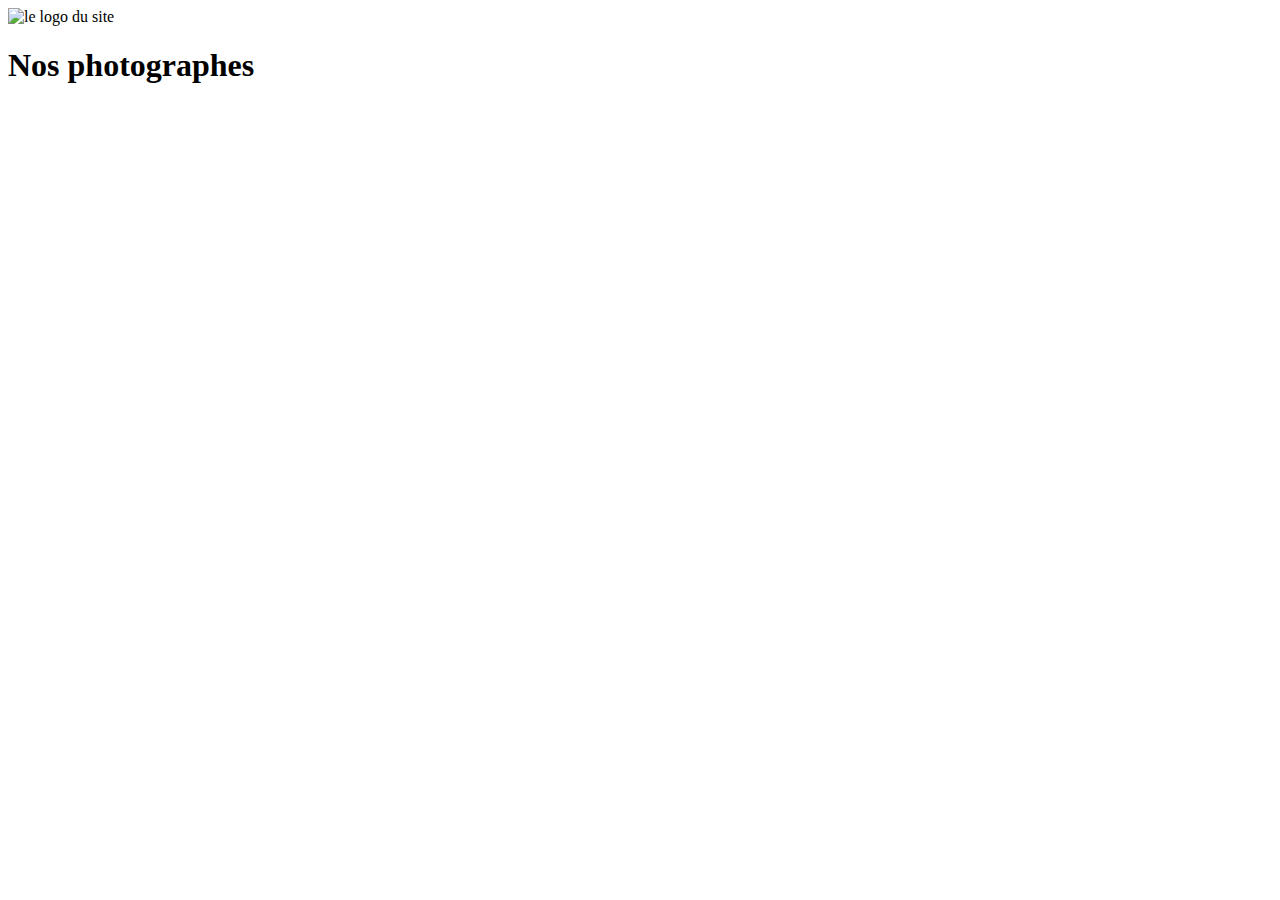
==== index.html @ c315ccc5 "Parsing and Implementation done" ====
<!DOCTYPE html>
<html>
  <head>
    <link href="css/style.css" rel="stylesheet" type="text/css" />
    <meta charset="utf-8">
    <link rel="icon" type="image/png" href="assets/favicon.png">
    <link href="https://fonts.googleapis.com/css?family=DM+Sans&display=swap" rel="stylesheet">
    <title>Fisheye</title>
  </head>
  <body>
    <header>
        <img src="assets/images/logo.png" class="logo" alt="le logo du site"/>
        <h1>Nos photographes</h1>
    </header>
    <main id="main">
        <div class="photographer_section"></div>
    </main>
    <script src="scripts/factories/Photographer.js"></script>
    <script src="scripts/pages/index.js"></script>
    <script src="scripts/pages/photographer.js"></script>
  </body>
</html>
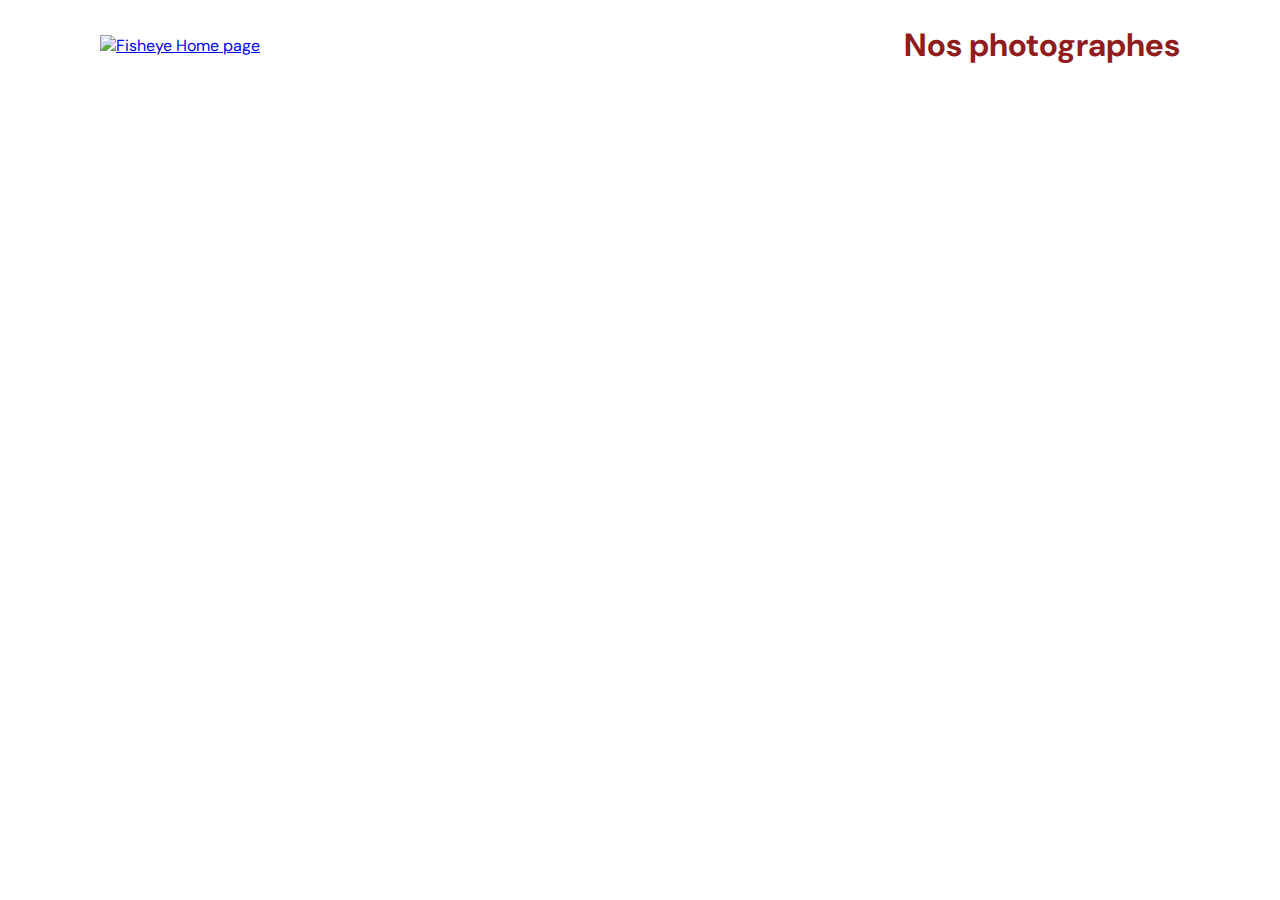
==== commit 8b2b65f6: "Display of data in view, Modal and Likes done" ====
--- a/index.html
+++ b/index.html
@@ -1,5 +1,5 @@
 <!DOCTYPE html>
-<html>
+<html lang="fr">
   <head>
     <link href="css/style.css" rel="stylesheet" type="text/css" />
     <meta charset="utf-8">
@@ -9,14 +9,15 @@
   </head>
   <body>
     <header>
-        <img src="assets/images/logo.png" class="logo" alt="le logo du site"/>
-        <h1>Nos photographes</h1>
+      <a href="index.html">
+        <img src="assets/images/logo.png" class="logo" alt="Fisheye Home page"/>
+      </a>
+      <h1>Nos photographes</h1>
     </header>
     <main id="main">
         <div class="photographer_section"></div>
     </main>
     <script src="scripts/factories/Photographer.js"></script>
     <script src="scripts/pages/index.js"></script>
-    <script src="scripts/pages/photographer.js"></script>
   </body>
 </html>
--- a/css/style.css
+++ b/css/style.css
@@ -0,0 +1,90 @@
+@import url("photographer.css");
+
+body {
+    font-family: "DM Sans", sans-serif;
+    margin: 0;
+}
+
+
+header {
+    display: flex;
+    flex-direction: row;
+    justify-content: space-between;
+    align-items: center;
+    height: 90px;
+}
+
+h1 {
+    color: #901C1C;
+    margin-right: 100px;
+}
+
+.logo {
+    height: 50px;
+    margin-left: 100px;
+}
+
+.photographer_section {
+    display: grid;
+    grid-template-columns: 1fr 1fr 1fr;
+    gap: 70px;
+    margin-top: 100px;
+}
+
+.photographer_section a {
+  text-decoration: none;
+  color: transparent;
+  display: flex;
+  flex-direction: column;
+  align-items: center;
+}
+
+.photographer_section article {
+    justify-self: center;
+    display: flex;
+    justify-content: center;
+    align-items: center;
+    flex-direction: column;
+}
+
+.photographer_section article h2 {
+    color: #D3573C;
+    font-size: 36px;
+    margin: 5px;
+    font-weight: lighter;
+}
+
+.photographer_section article .photographer_infos {
+  justify-self: center;
+  display: flex;
+  justify-content: center;
+  align-items: center;
+  flex-direction: column;
+}
+
+.photographer_section article .photographer_city {
+  color: #901C1C;
+  font-size: 12px;
+  margin: 5px;
+}
+
+.photographer_section article .photographer_tagline {
+  font-size: 10px;
+  font-weight: bold;
+  margin: 5px;
+  color: black;
+}
+
+.photographer_section article .photographer_price {
+  font-size: 8px;
+  opacity: 0.5;
+  margin: 5px;
+  color: black;
+}
+
+.photographer_section article img {
+    height: 200px;
+    width: 200px;
+    border-radius: 50%;
+    object-fit: cover;
+}
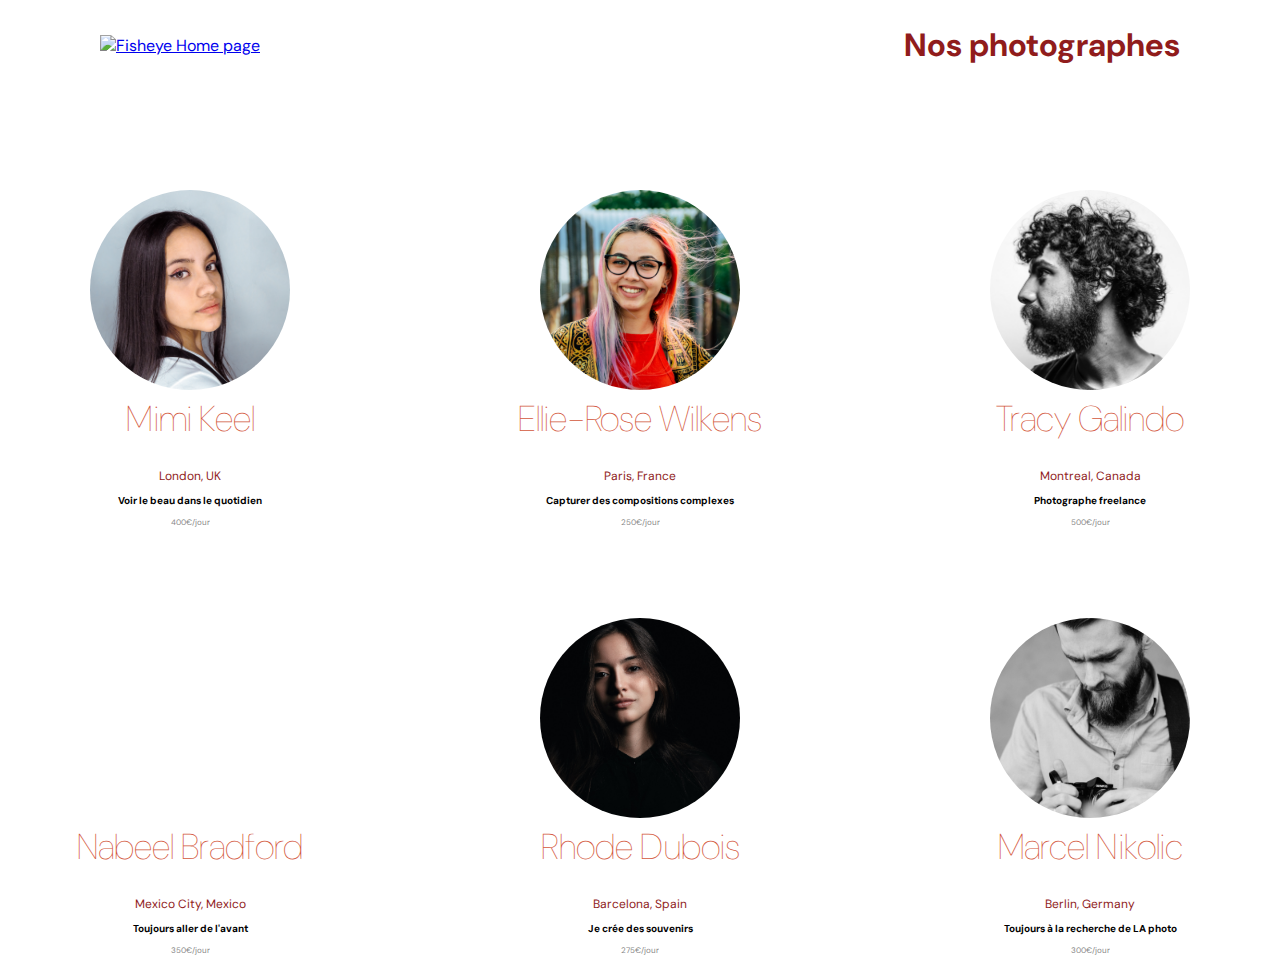
==== commit 83f6261c: "still fixing" ====
--- a/index.html
+++ b/index.html
@@ -17,7 +17,7 @@
     <main id="main">
         <div class="photographer_section"></div>
     </main>
-    <script src="scripts/factories/Photographer.js"></script>
+    <script src="scripts/factories/photographer.js"></script>
     <script src="scripts/pages/index.js"></script>
   </body>
 </html>
